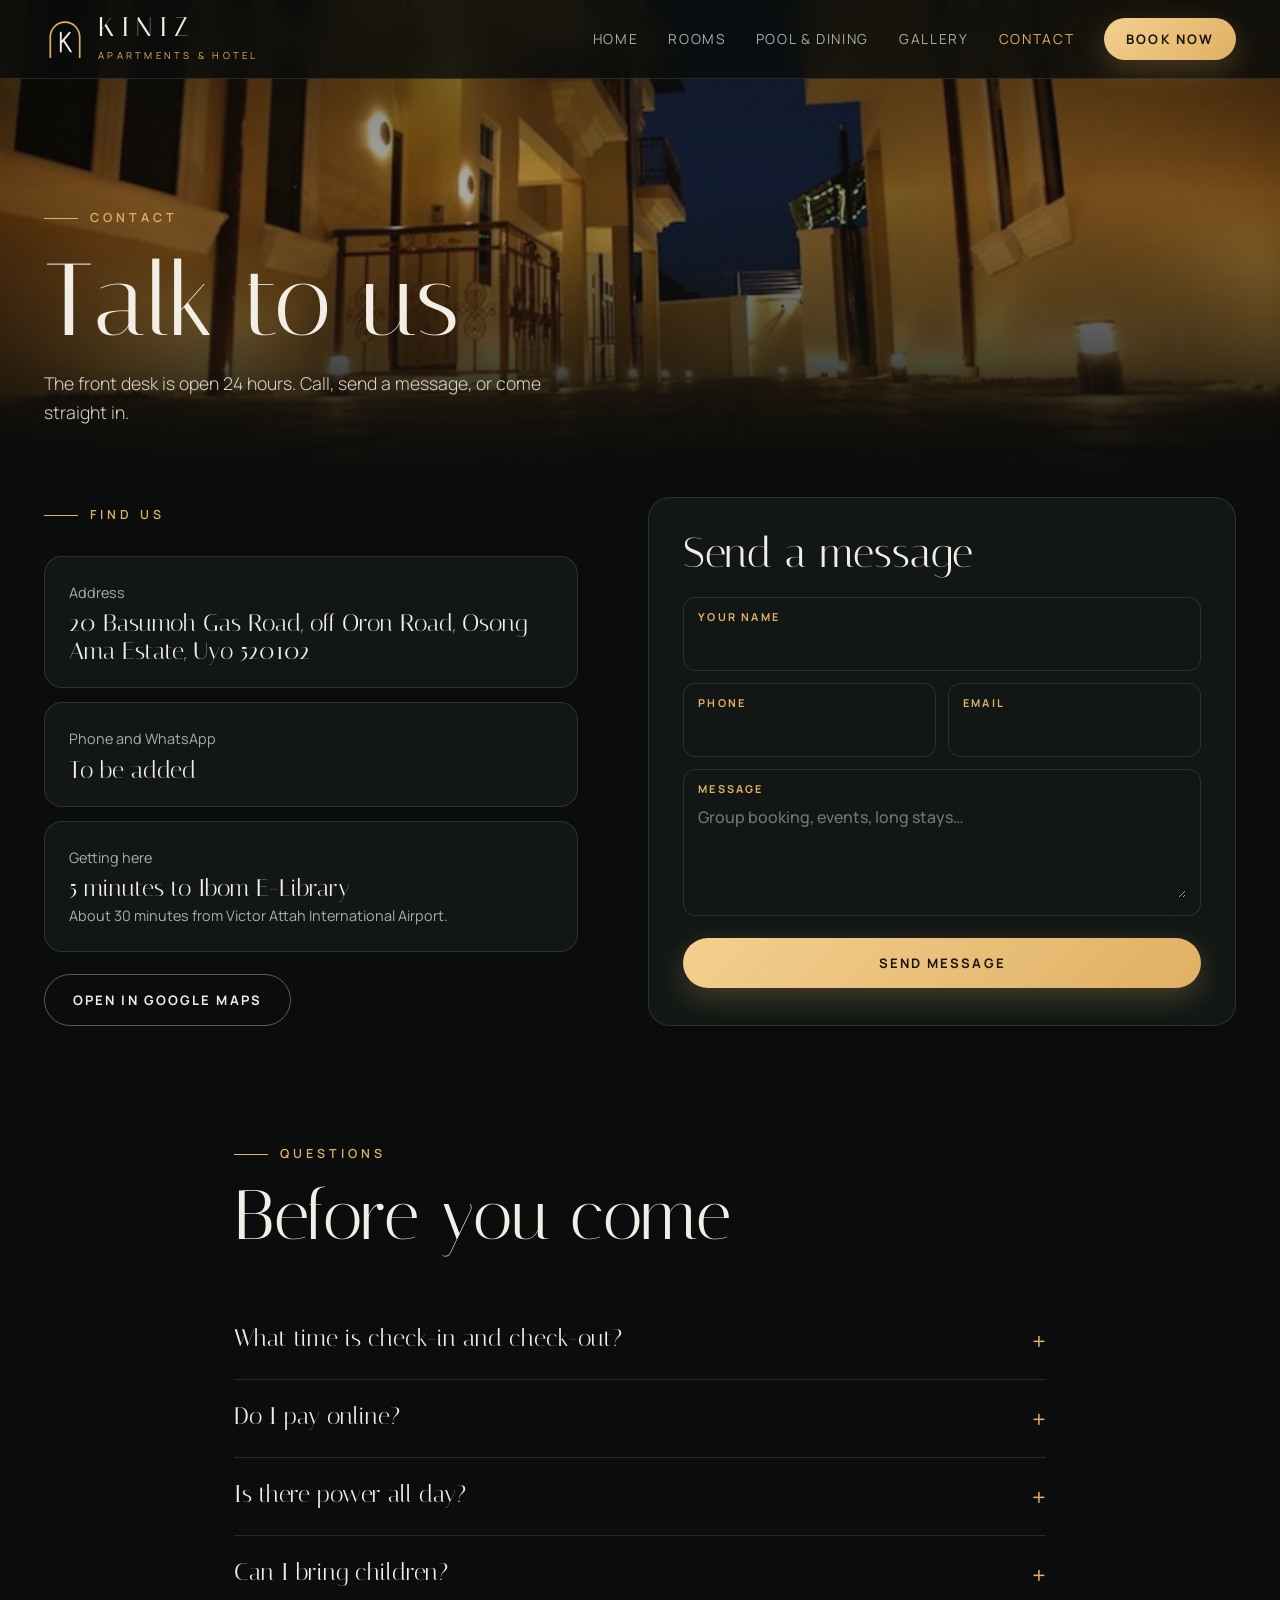
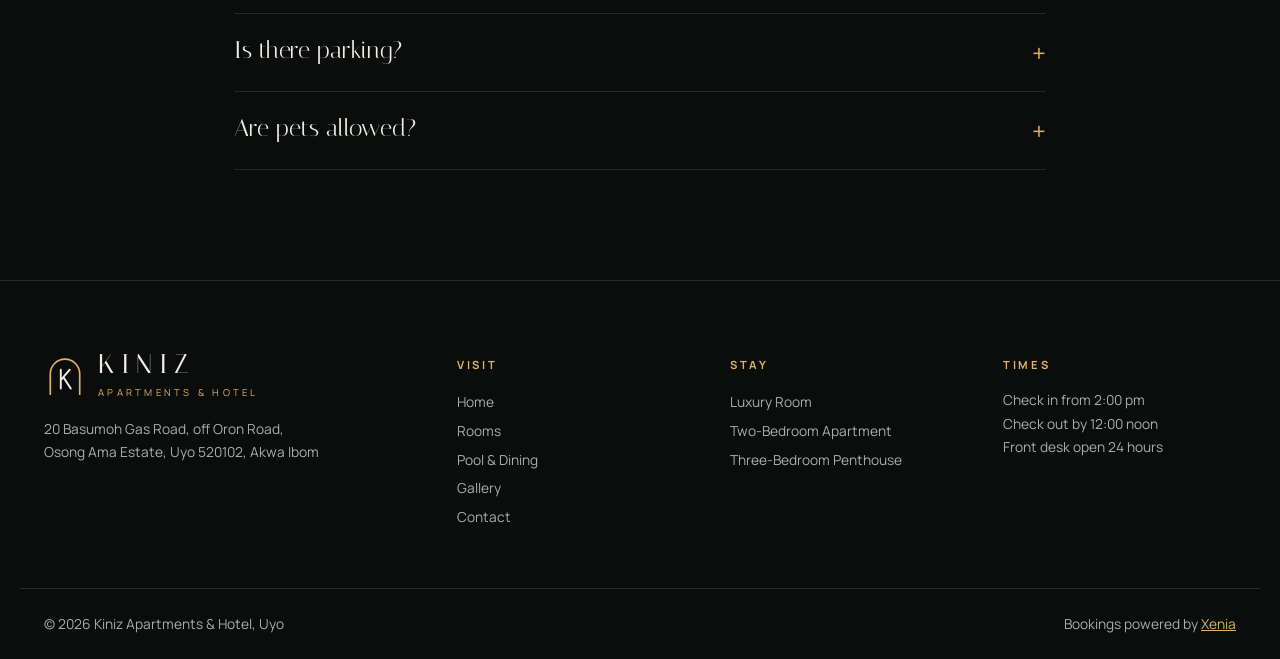
==== contact.html @ 3136773b "Kiniz Apartments & Hotel demo site Co-Authored-By: Claude Opus 5.5 (1M context) <noreply@anthropic.c" ====
<!doctype html>
<html lang="en">
<head>
<meta charset="utf-8">
<meta name="viewport" content="width=device-width, initial-scale=1, viewport-fit=cover">
<title>Contact · Kiniz Apartments &amp; Hotel, Uyo</title>
<meta name="description" content="Address, directions and contact for Kiniz Apartments & Hotel, Uyo.">
<meta name="robots" content="noindex">
<link rel="preconnect" href="https://fonts.googleapis.com">
<link rel="preconnect" href="https://fonts.gstatic.com" crossorigin>
<link rel="stylesheet" href="https://fonts.googleapis.com/css2?family=Italiana&family=Manrope:wght@300;400;500;600;700&display=swap">
<link rel="stylesheet" href="assets/site.css">
</head>
<body data-page="contact">
<main>
  <section class="phero" style="padding-bottom:50px">
    <div class="bg" style="background-image:url(images/walkway.jpg)"></div>
    <div class="wrap"><span class="kicker">Contact</span><h1>Talk to us</h1><p>The front desk is open 24 hours. Call, send a message, or come straight in.</p></div>
  </section>
  <section style="padding-top:20px">
    <div class="wrap contact">
      <div>
        <span class="kicker">Find us</span>
        <div class="cards">
          <div><span>Address</span><b>20 Basumoh Gas Road, off Oron Road, Osong Ama Estate, Uyo 520102</b></div>
          <div><span>Phone and WhatsApp</span><b>To be added</b></div>
          <div><span>Getting here</span><b>5 minutes to Ibom E-Library</b><span>About 30 minutes from Victor Attah International Airport.</span></div>
        </div>
        <a class="btn line" style="margin-top:22px" href="https://www.google.com/maps/search/?api=1&query=Kiniz+Apartments+%26+Hotel+Uyo" target="_blank" rel="noopener">Open in Google Maps</a>
      </div>
      <form class="cform" id="f-contact" novalidate>
        <h2>Send a message</h2>
        <div class="fld"><label for="cn">Your name</label><input id="cn" autocomplete="name"></div>
        <div class="two">
          <div class="fld"><label for="cp">Phone</label><input id="cp" type="tel" autocomplete="tel"></div>
          <div class="fld"><label for="ce">Email</label><input id="ce" type="email" autocomplete="email"></div>
        </div>
        <div class="fld"><label for="cm">Message</label><textarea id="cm" rows="4" placeholder="Group booking, events, long stays…"></textarea></div>
        <button class="btn" type="submit">Send message</button>
        <div id="m-contact"></div>
      </form>
    </div>
  </section>
  <section style="padding-top:0">
    <div class="wrap faq">
      <div class="head"><div><span class="kicker">Questions</span><h2>Before you come</h2></div></div>
      <details><summary>What time is check-in and check-out?</summary><p>Check in from 2:00 pm and check out by 12:00 noon. Ask the front desk for early check-in or late check-out.</p></details>
      <details><summary>Do I pay online?</summary><p>No. Book here and pay at the front desk when you arrive, by card, bank transfer or cash.</p></details>
      <details><summary>Is there power all day?</summary><p>Yes. Kiniz runs on its own power backup, so lights, air conditioning and Wi-Fi stay on.</p></details>
      <details><summary>Can I bring children?</summary><p>Yes. The apartments and penthouse are built for families. The main guest must be 18 or older.</p></details>
      <details><summary>Is there parking?</summary><p>Free, secure parking inside the gated compound.</p></details>
      <details><summary>Are pets allowed?</summary><p>Sorry, pets are not allowed.</p></details>
    </div>
  </section>
</main>
<script src="assets/site.js"></script>
</body>
</html>
---- assets/site.css ----
/* Night-lit luxury: the hotel's own photos are all taken after dark under warm lamps,
   so the site lives at night — ink-black ground, lamp-gold accent, full-bleed photography. */
:root{
  --night:#0a0d0c;
  --night-2:#121715;
  --night-3:#1a211e;
  --gold:#e0b064;       /* lamp light */
  --gold-2:#f3d08f;
  --pool:#4fc3cf;       /* lit pool water */
  --text:#f2eee6;
  --dim:#a9aea9;
  --line:rgba(242,238,230,.12);
  --glass:rgba(18,23,21,.62);
  --err:#ff8a7a;
  --ok:#7fd8a6;
  --display:"Italiana", "Didot", "Bodoni 72", Georgia, serif;
  --body:"Manrope", "Segoe UI", system-ui, sans-serif;
  color-scheme:dark;
}
*{box-sizing:border-box}
html{scroll-behavior:smooth}
body{margin:0;background:var(--night);color:var(--text);font:16px/1.65 var(--body);-webkit-font-smoothing:antialiased}
img{max-width:100%;display:block}
a{color:inherit}
:focus-visible{outline:2px solid var(--gold);outline-offset:3px}
.wrap{max-width:1240px;margin:0 auto;padding-inline:24px}
h1,h2,h3{font-family:var(--display);font-weight:400;margin:0;line-height:1.02;text-wrap:balance}
.kicker{display:inline-flex;align-items:center;gap:12px;color:var(--gold);font-size:.78rem;font-weight:600;letter-spacing:.32em;text-transform:uppercase}
.kicker::before{content:"";width:34px;height:1px;background:var(--gold)}

/* ── nav ── */
header{position:fixed;inset:0 0 auto;z-index:50;padding-top:env(safe-area-inset-top,0px);transition:background .35s, backdrop-filter .35s, border-color .35s;border-bottom:1px solid transparent}
header.solid{background:rgba(10,13,12,.82);backdrop-filter:blur(14px);-webkit-backdrop-filter:blur(14px);border-color:var(--line)}
.bar{display:flex;align-items:center;justify-content:space-between;gap:16px;height:78px}
.brand{display:flex;align-items:center;gap:12px;text-decoration:none}
.brand b{font:400 1.7rem/1 var(--display);letter-spacing:.24em}
.brand small{display:block;font-size:.6rem;letter-spacing:.34em;color:var(--gold);margin-top:5px}
@media (max-width:480px){.brand small{letter-spacing:.2em;font-size:.52rem}.brand b{font-size:1.4rem}}
nav{display:flex;align-items:center;gap:30px}
nav a{text-decoration:none;font-size:.86rem;letter-spacing:.12em;text-transform:uppercase;color:var(--dim);transition:color .2s}
nav a:hover{color:var(--text)}
.btn{display:inline-flex;align-items:center;justify-content:center;gap:10px;border:0;cursor:pointer;text-decoration:none;white-space:nowrap;
  font:700 .82rem var(--body);letter-spacing:.16em;text-transform:uppercase;padding:16px 28px;border-radius:999px;
  background:linear-gradient(135deg,var(--gold-2),var(--gold));color:#1b140a;box-shadow:0 10px 30px rgba(224,176,100,.25);transition:transform .2s, box-shadow .2s}
.btn:hover{transform:translateY(-2px);box-shadow:0 16px 40px rgba(224,176,100,.38)}
.btn:disabled{opacity:.45;transform:none;cursor:not-allowed}
.btn.line{background:transparent;color:var(--text);border:1px solid rgba(242,238,230,.35);box-shadow:none}
.btn.line:hover{border-color:var(--gold);color:var(--gold)}
nav .btn{padding:12px 22px}
@media (max-width:860px){nav a:not(.btn){display:none}}

/* ── hero ── */
.hero{position:relative;min-height:min(100svh,920px);display:flex;align-items:flex-end;overflow:hidden;isolation:isolate}
.hero .bg{position:absolute;inset:0;z-index:-2;background:#111 url(images/courtyard.jpg) center/cover;animation:drift 22s ease-in-out infinite alternate}
.hero::after{content:"";position:absolute;inset:0;z-index:-1;background:
  linear-gradient(180deg,rgba(10,13,12,.55) 0%,rgba(10,13,12,0) 30%,rgba(10,13,12,.2) 55%,var(--night) 100%),
  radial-gradient(60% 50% at 20% 70%,rgba(10,13,12,.6),transparent)}
@keyframes drift{from{transform:scale(1.04)}to{transform:scale(1.14) translate(-1.5%,-1%)}}
@media (prefers-reduced-motion:reduce){.hero .bg{animation:none}html{scroll-behavior:auto}}
.hero-in{width:100%;padding-block:150px 40px}
.hero h1{font-size:clamp(3.2rem,9.5vw,8.6rem);letter-spacing:-.01em;margin:20px 0 18px;max-width:11ch}
.hero h1 em{font-style:normal;color:var(--gold-2)}
.hero p{max-width:44ch;font-size:clamp(1rem,1.4vw,1.15rem);color:#d9d5cc;font-weight:300;margin:0}
.reveal{animation:rise .9s cubic-bezier(.2,.7,.2,1) both}
.reveal.d2{animation-delay:.12s}.reveal.d3{animation-delay:.24s}.reveal.d4{animation-delay:.36s}
@keyframes rise{from{opacity:.001;transform:translateY(24px)}to{opacity:1;transform:none}}
@media (prefers-reduced-motion:reduce){.reveal{animation:none}}

/* booking bar on the hero */
.search{margin-top:44px;display:grid;grid-template-columns:repeat(3,1fr) auto;align-items:end;gap:0;background:var(--glass);
  backdrop-filter:blur(18px) saturate(1.2);-webkit-backdrop-filter:blur(18px) saturate(1.2);border:1px solid var(--line);border-radius:22px;padding:10px;max-width:940px}
.search .f{padding:10px 18px;border-right:1px solid var(--line);min-width:0}
.search .f:nth-child(3){border-right:0}
.search .btn{height:100%;min-height:58px;border-radius:14px}
label{display:block;font-size:.68rem;font-weight:700;letter-spacing:.2em;text-transform:uppercase;color:var(--gold);margin-bottom:4px}
input,select,textarea{width:100%;font:500 1rem var(--body);color:var(--text);background:transparent;border:0;padding:4px 0;outline:none}
select option{background:var(--night-2)}
input::-webkit-calendar-picker-indicator{filter:invert(.85) sepia(.4)}
.hint{margin-top:12px;font-size:.85rem;color:var(--dim)}
.hint .err{color:var(--err)}
@media (max-width:760px){.search{grid-template-columns:1fr 1fr;border-radius:18px}.search .f:nth-child(2){border-right:0}.search .f:nth-child(3){grid-column:1/-1;border-top:1px solid var(--line)}.search .btn{grid-column:1/-1;margin-top:6px}}

/* ── marquee strip ── */
.strip{border-block:1px solid var(--line);overflow:hidden;background:var(--night)}
.strip-in{display:flex;gap:56px;padding-block:20px;width:max-content;animation:slide 38s linear infinite;color:var(--dim);font:400 1.25rem var(--display);letter-spacing:.08em}
.strip-in span::before{content:"✦";color:var(--gold);margin-right:56px;font-size:.8rem;vertical-align:middle}
@keyframes slide{to{transform:translateX(-50%)}}
@media (prefers-reduced-motion:reduce){.strip-in{animation:none}}

section{padding-block:110px}
.head{display:flex;justify-content:space-between;align-items:end;gap:30px;flex-wrap:wrap;margin-bottom:50px}
.head h2{font-size:clamp(2.6rem,5.5vw,4.6rem);margin-top:16px}
.head p{max-width:42ch;color:var(--dim);margin:0}

/* ── story + numbers ── */
.story{display:grid;grid-template-columns:1.05fr 1fr;gap:70px;align-items:center}
.story h2{font-size:clamp(2.4rem,4.6vw,3.9rem);margin:18px 0 24px}
.story p{color:var(--dim);max-width:52ch}
.nums{display:grid;grid-template-columns:repeat(3,1fr);gap:20px;margin-top:40px;border-top:1px solid var(--line);padding-top:28px}
.nums b{display:block;font:400 2.8rem/1 var(--display);color:var(--gold-2)}
.nums span{font-size:.82rem;color:var(--dim);letter-spacing:.06em}
.stack{position:relative;aspect-ratio:4/5;max-width:100%}
.stack img{position:absolute;object-fit:cover;border-radius:18px;box-shadow:0 40px 80px rgba(0,0,0,.6)}
.stack .a{inset:0 18% 16% 0;width:82%;height:84%}
.stack .b{right:0;bottom:0;width:56%;height:52%;border:6px solid var(--night)}
@media (max-width:900px){.story{grid-template-columns:1fr;gap:50px}}

/* ── rooms ── */
.rooms{background:var(--night-2)}
.room{display:grid;grid-template-columns:1fr auto;gap:30px;align-items:center;padding:34px 0;border-top:1px solid var(--line);transition:padding .3s}
.room:last-child{border-bottom:1px solid var(--line)}
.room:hover{padding-inline:14px}
.room .no{font:400 1.1rem var(--display);color:var(--gold)}
.room h3{font-size:clamp(1.9rem,3.4vw,2.9rem)}
.room ul{display:flex;flex-wrap:wrap;gap:6px 22px;margin:12px 0 0;padding:0;list-style:none;color:var(--dim);font-size:.92rem}
.room li::before{content:"";display:inline-block;width:5px;height:5px;border-radius:50%;background:var(--pool);margin-right:9px;vertical-align:middle}
.room .price{text-align:right}
.room .price b{display:block;font:400 2.3rem/1 var(--display);font-variant-numeric:tabular-nums}
.room .price small{color:var(--dim);font-size:.8rem;letter-spacing:.08em}
.room .price .btn{margin-top:16px}
@media (max-width:760px){.room{grid-template-columns:1fr;gap:12px}.room .price{text-align:left}.room:hover{padding-inline:0}}

/* ── pool feature ── */
.feature{position:relative;min-height:640px;display:flex;align-items:center;overflow:hidden;isolation:isolate}
.feature .bg{position:absolute;inset:0;z-index:-2;background:#111 url(images/pool.jpg) center/cover}
.feature::after{content:"";position:absolute;inset:0;z-index:-1;background:linear-gradient(90deg,rgba(10,13,12,.92) 0%,rgba(10,13,12,.55) 45%,rgba(10,13,12,.1) 100%)}
.feature h2{font-size:clamp(2.8rem,6vw,5.4rem);margin:18px 0 22px;max-width:9ch}
.feature p{max-width:40ch;color:#d4d0c7}

/* ── amenities ── */
.amen{display:grid;grid-template-columns:repeat(4,1fr);gap:1px;background:var(--line);border:1px solid var(--line);border-radius:20px;overflow:hidden}
.amen div{background:var(--night);padding:34px 28px;transition:background .25s}
.amen div:hover{background:var(--night-3)}
.amen svg{width:30px;height:30px;stroke:var(--gold);fill:none;stroke-width:1.4;margin-bottom:22px}
.amen b{display:block;font-weight:600;margin-bottom:6px}
.amen span{color:var(--dim);font-size:.9rem}
@media (max-width:900px){.amen{grid-template-columns:1fr 1fr}}
@media (max-width:480px){.amen{grid-template-columns:1fr}}

/* ── gallery ── */
.gallery{display:grid;grid-template-columns:2fr 1fr 1fr;grid-template-rows:280px 280px;gap:14px}
.gallery figure{margin:0;position:relative;overflow:hidden;border-radius:16px;min-width:0}
.gallery figure:first-child{grid-row:span 2}
.gallery figure:last-child{grid-column:span 2}
.gallery img{width:100%;height:100%;object-fit:cover;transition:transform .8s cubic-bezier(.2,.7,.2,1)}
.gallery figure:hover img{transform:scale(1.06)}
.gallery figcaption{position:absolute;left:18px;bottom:14px;font-size:.78rem;letter-spacing:.18em;text-transform:uppercase;color:#fff;text-shadow:0 2px 12px rgba(0,0,0,.8)}
@media (max-width:760px){.gallery{grid-template-columns:1fr 1fr;grid-template-rows:220px 160px 160px}.gallery figure:first-child{grid-column:span 2;grid-row:auto}.gallery figure:last-child{grid-column:span 2}}

/* ── location ── */
.loc{display:grid;grid-template-columns:1fr 1fr;gap:60px;align-items:start}
.loc address{font-style:normal;font:400 clamp(1.7rem,3vw,2.4rem)/1.25 var(--display);margin:22px 0 30px}
.loc dl{display:grid;grid-template-columns:auto 1fr;gap:16px 30px;margin:0;padding:30px;border:1px solid var(--line);border-radius:20px;background:var(--night-2)}
.loc dt{color:var(--gold);font-size:.72rem;font-weight:700;letter-spacing:.2em;text-transform:uppercase;padding-top:3px}
.loc dd{margin:0;color:var(--text)}
@media (max-width:900px){.loc{grid-template-columns:1fr}}

/* ── final CTA + footer ── */
.cta{position:relative;text-align:center;padding-block:130px;overflow:hidden;isolation:isolate}
.cta .bg{position:absolute;inset:0;z-index:-2;background:#111 url(images/walkway.jpg) center/cover}
.cta::after{content:"";position:absolute;inset:0;z-index:-1;background:rgba(10,13,12,.72)}
.cta h2{font-size:clamp(2.8rem,7vw,6rem);margin:18px auto 30px;max-width:14ch}
footer{border-top:1px solid var(--line);padding-block:34px;color:var(--dim);font-size:.86rem}
footer .bar{height:auto;flex-wrap:wrap}
footer a{color:var(--gold)}

/* ── booking drawer ── */
.scrim{position:fixed;inset:0;z-index:80;background:rgba(0,0,0,.6);backdrop-filter:blur(4px);opacity:0;pointer-events:none;transition:opacity .3s}
.scrim.on{opacity:1;pointer-events:auto}
.drawer{position:fixed;z-index:90;top:0;right:0;bottom:0;width:min(480px,100%);background:var(--night-2);border-left:1px solid var(--line);
  transform:translateX(102%);transition:transform .45s cubic-bezier(.2,.7,.2,1);display:flex;flex-direction:column;padding:calc(env(safe-area-inset-top,0px) + 26px) 30px calc(env(safe-area-inset-bottom,0px) + 26px);overflow-y:auto}
.drawer.on{transform:none}
.dtop{display:flex;justify-content:space-between;align-items:center;margin-bottom:22px}
.x{background:none;border:1px solid var(--line);color:var(--text);width:40px;height:40px;border-radius:50%;cursor:pointer;font-size:1.2rem}
.x:hover{border-color:var(--gold);color:var(--gold)}
.steps{display:flex;gap:6px;margin-bottom:26px}
.steps i{flex:1;height:2px;background:var(--line);border-radius:2px;transition:background .3s}
.steps i.on{background:var(--gold)}
.drawer h3{font-size:2.3rem}
.drawer .sub{color:var(--dim);font-size:.92rem;margin:6px 0 22px}
.opt{display:grid;grid-template-columns:1fr auto;gap:4px 14px;padding:18px;border:1px solid var(--line);border-radius:14px;margin-bottom:12px;cursor:pointer;transition:border-color .2s, background .2s}
.opt:hover{border-color:rgba(224,176,100,.5)}
.opt.sel{border-color:var(--gold);background:rgba(224,176,100,.07)}
.opt.off{opacity:.4;cursor:not-allowed}
.opt b{font-weight:600}
.opt .p{text-align:right;font-weight:700;font-variant-numeric:tabular-nums;color:var(--gold-2)}
.opt small{color:var(--dim);font-size:.82rem}
.fld{border:1px solid var(--line);border-radius:12px;padding:10px 14px;margin-bottom:12px;transition:border-color .2s}
.fld:focus-within{border-color:var(--gold)}
.two{display:grid;grid-template-columns:1fr 1fr;gap:12px}
.sum{border-top:1px solid var(--line);margin-top:10px;padding-top:16px;font-size:.95rem}
.sum div{display:flex;justify-content:space-between;gap:12px;font-variant-numeric:tabular-nums;color:var(--dim);margin-bottom:6px}
.sum .tot{color:var(--text);font-weight:700;font-size:1.15rem}
.drawer .btn{width:100%;margin-top:18px}
.msg{border-radius:12px;padding:12px 14px;font-size:.9rem;margin-top:14px;border:1px solid}
.msg.err{color:var(--err);border-color:rgba(255,138,122,.35);background:rgba(255,138,122,.07)}
.msg.ok{color:var(--ok);border-color:rgba(127,216,166,.35);background:rgba(127,216,166,.07)}
.link{background:none;border:0;color:var(--gold);font:600 .82rem var(--body);letter-spacing:.12em;text-transform:uppercase;cursor:pointer;padding:0;margin-top:18px}
.code{font:400 3rem/1 var(--display);letter-spacing:.06em;color:var(--gold-2);margin:12px 0 22px}
.tick{width:64px;height:64px;border-radius:50%;border:1px solid var(--gold);display:grid;place-items:center;margin-bottom:22px}
.tick svg{width:28px;height:28px;stroke:var(--gold);fill:none;stroke-width:2}
.note{font-size:.82rem;color:var(--dim);margin-top:14px}

/* ── shared chrome for all pages ── */
nav a[aria-current="page"]{color:var(--gold)}
.menu{display:none;background:none;border:1px solid var(--line);border-radius:50%;width:44px;height:44px;cursor:pointer;position:relative}
.menu i{position:absolute;left:13px;right:13px;height:1.5px;background:var(--text);transition:transform .3s}
.menu i:first-child{top:17px}.menu i:last-child{top:25px}
header.open .menu i:first-child{transform:translateY(4px) rotate(45deg)}
header.open .menu i:last-child{transform:translateY(-4px) rotate(-45deg)}
.sheet{position:fixed;inset:0;z-index:45;background:rgba(10,13,12,.97);display:flex;flex-direction:column;justify-content:center;gap:8px;padding-inline:28px;opacity:0;pointer-events:none;transition:opacity .3s}
.sheet.on{opacity:1;pointer-events:auto}
.sheet a{font:400 2.6rem/1.3 var(--display);text-decoration:none}
.sheet a[aria-current="page"]{color:var(--gold)}
header.open{background:transparent;border-color:transparent;backdrop-filter:none}
@media (max-width:860px){.menu{display:block}}
footer{padding-block:70px 0}
.foot{display:grid;grid-template-columns:1.6fr 1fr 1fr 1fr;gap:40px}
.foot p{margin:16px 0 0;line-height:1.7}
.foot h4{font:700 .7rem var(--body);letter-spacing:.24em;text-transform:uppercase;color:var(--gold);margin:6px 0 16px}
.foot a:not(.brand){display:block;color:var(--dim);text-decoration:none;padding:3px 0}
.foot a:not(.brand):hover{color:var(--text)}
.foot .brand{color:var(--text)}
.fine{display:flex;justify-content:space-between;gap:16px;flex-wrap:wrap;border-top:1px solid var(--line);margin-top:56px;padding-block:24px}
@media (max-width:860px){.foot{grid-template-columns:1fr 1fr}.foot>div:first-child{grid-column:1/-1}}
.room h3 a{text-decoration:none}
.room h3 a:hover{color:var(--gold-2)}

/* ── inner page hero ── */
.phero{position:relative;padding-block:200px 90px;overflow:hidden;isolation:isolate}
.phero .bg{position:absolute;inset:0;z-index:-2;background:#111 center/cover;animation:drift 22s ease-in-out infinite alternate}
.phero::after{content:"";position:absolute;inset:0;z-index:-1;background:linear-gradient(180deg,rgba(10,13,12,.6),rgba(10,13,12,.35) 40%,var(--night))}
.phero h1{font-size:clamp(3rem,8vw,7rem);margin:20px 0 16px}
.phero p{max-width:50ch;color:#d9d5cc;font-weight:300;font-size:1.1rem;margin:0}
@media (prefers-reduced-motion:reduce){.phero .bg{animation:none}}

/* ── rooms page ── */
.rd{display:grid;grid-template-columns:1.1fr 1fr;gap:70px;align-items:center;padding-block:70px;border-top:1px solid var(--line);scroll-margin-top:90px}
.rd.flip .rd-img{order:2}
.rd-img{position:relative;border-radius:22px;overflow:hidden;aspect-ratio:5/4;max-width:100%}
.rd-img img{width:100%;height:100%;object-fit:cover;transition:transform 1s}
.rd:hover .rd-img img{transform:scale(1.04)}
.tag{position:absolute;left:16px;bottom:16px;background:var(--glass);backdrop-filter:blur(10px);-webkit-backdrop-filter:blur(10px);border:1px solid var(--line);border-radius:999px;padding:6px 14px;font-size:.74rem;color:var(--dim)}
.rd-txt h2{font-size:clamp(2.4rem,4.4vw,3.8rem);margin:14px 0 16px}
.rd-txt p{color:var(--dim);max-width:48ch}
.specs{display:grid;grid-template-columns:repeat(3,1fr);gap:16px;margin:26px 0;padding:20px 0;border-block:1px solid var(--line)}
.specs dt{font-size:.68rem;font-weight:700;letter-spacing:.2em;text-transform:uppercase;color:var(--gold)}
.specs dd{margin:4px 0 0}
.has{display:grid;grid-template-columns:1fr 1fr;gap:8px 20px;padding:0;margin:0;list-style:none;color:var(--dim);font-size:.93rem}
.has li::before{content:"";display:inline-block;width:5px;height:5px;border-radius:50%;background:var(--pool);margin-right:10px;vertical-align:middle}
.rd-buy{display:flex;align-items:center;justify-content:space-between;gap:20px;margin-top:32px;flex-wrap:wrap}
.rd-buy b{display:block;font:400 2.4rem/1 var(--display);font-variant-numeric:tabular-nums}
.rd-buy small{color:var(--dim);font-size:.76rem;letter-spacing:.1em}
@media (max-width:900px){.rd{grid-template-columns:1fr;gap:34px}.rd.flip .rd-img{order:0}}

/* ── dining page ── */
.split{display:grid;grid-template-columns:1fr 1fr;gap:70px;align-items:center}
.split.flip>:first-child{order:2}
.split img{border-radius:22px;width:100%;aspect-ratio:4/3;object-fit:cover}
.split h2{font-size:clamp(2.4rem,4.6vw,4rem);margin:16px 0 20px}
.split p{color:var(--dim);max-width:50ch}
.hours{display:grid;grid-template-columns:auto 1fr;gap:10px 28px;margin:26px 0 0;padding:22px 0 0;border-top:1px solid var(--line)}
.hours dt{color:var(--gold);font-size:.7rem;font-weight:700;letter-spacing:.2em;text-transform:uppercase;padding-top:3px}
.hours dd{margin:0}
.menu-list{display:grid;grid-template-columns:1fr 1fr;gap:0 60px}
.dish{display:flex;align-items:baseline;gap:12px;padding:18px 0;border-bottom:1px solid var(--line)}
.dish b{font-weight:500}
.dish small{display:block;color:var(--dim);font-size:.85rem}
.dish span.dots{flex:1;border-bottom:1px dotted rgba(242,238,230,.25);transform:translateY(-4px)}
.dish em{font-style:normal;color:var(--gold-2);font-variant-numeric:tabular-nums}
@media (max-width:900px){.split{grid-template-columns:1fr;gap:34px}.split.flip>:first-child{order:0}.menu-list{grid-template-columns:1fr}}

/* ── gallery page ── */
.masonry{columns:3 320px;column-gap:16px}
.masonry figure{margin:0 0 16px;break-inside:avoid;position:relative;border-radius:16px;overflow:hidden;cursor:zoom-in}
.masonry img{width:100%;transition:transform .8s cubic-bezier(.2,.7,.2,1)}
.masonry figure:hover img{transform:scale(1.05)}
.masonry figcaption{position:absolute;left:16px;bottom:12px;font-size:.74rem;letter-spacing:.18em;text-transform:uppercase;text-shadow:0 2px 12px rgba(0,0,0,.9)}
.lb{position:fixed;inset:0;z-index:100;background:rgba(5,7,6,.94);display:grid;place-items:center;padding:24px;cursor:zoom-out;animation:fade .25s}
.lb img{max-height:88vh;border-radius:12px}
.lb .x{position:absolute;top:calc(env(safe-area-inset-top,0px) + 20px);right:20px}
@keyframes fade{from{opacity:0}}

/* ── contact page ── */
.contact{display:grid;grid-template-columns:1fr 1.1fr;gap:70px}
.cards{display:grid;gap:14px;margin-top:30px}
.cards div{border:1px solid var(--line);border-radius:18px;padding:22px 24px;background:var(--night-2)}
.cards b{display:block;font:400 1.5rem var(--display);margin-top:4px}
.cards span{color:var(--dim);font-size:.9rem}
.cform{border:1px solid var(--line);border-radius:22px;padding:34px;background:var(--night-2)}
.cform h2{font-size:2.6rem;margin-bottom:22px}
.cform .btn{width:100%;margin-top:10px}
.faq{max-width:860px}
.faq details{border-bottom:1px solid var(--line);padding:22px 0}
.faq summary{cursor:pointer;list-style:none;display:flex;justify-content:space-between;gap:20px;font:400 1.5rem var(--display)}
.faq summary::after{content:"+";color:var(--gold);font-family:var(--body);transition:transform .3s}
.faq details[open] summary::after{transform:rotate(45deg)}
.faq p{color:var(--dim);margin:14px 0 0;max-width:62ch}
@media (max-width:900px){.contact{grid-template-columns:1fr;gap:40px}}
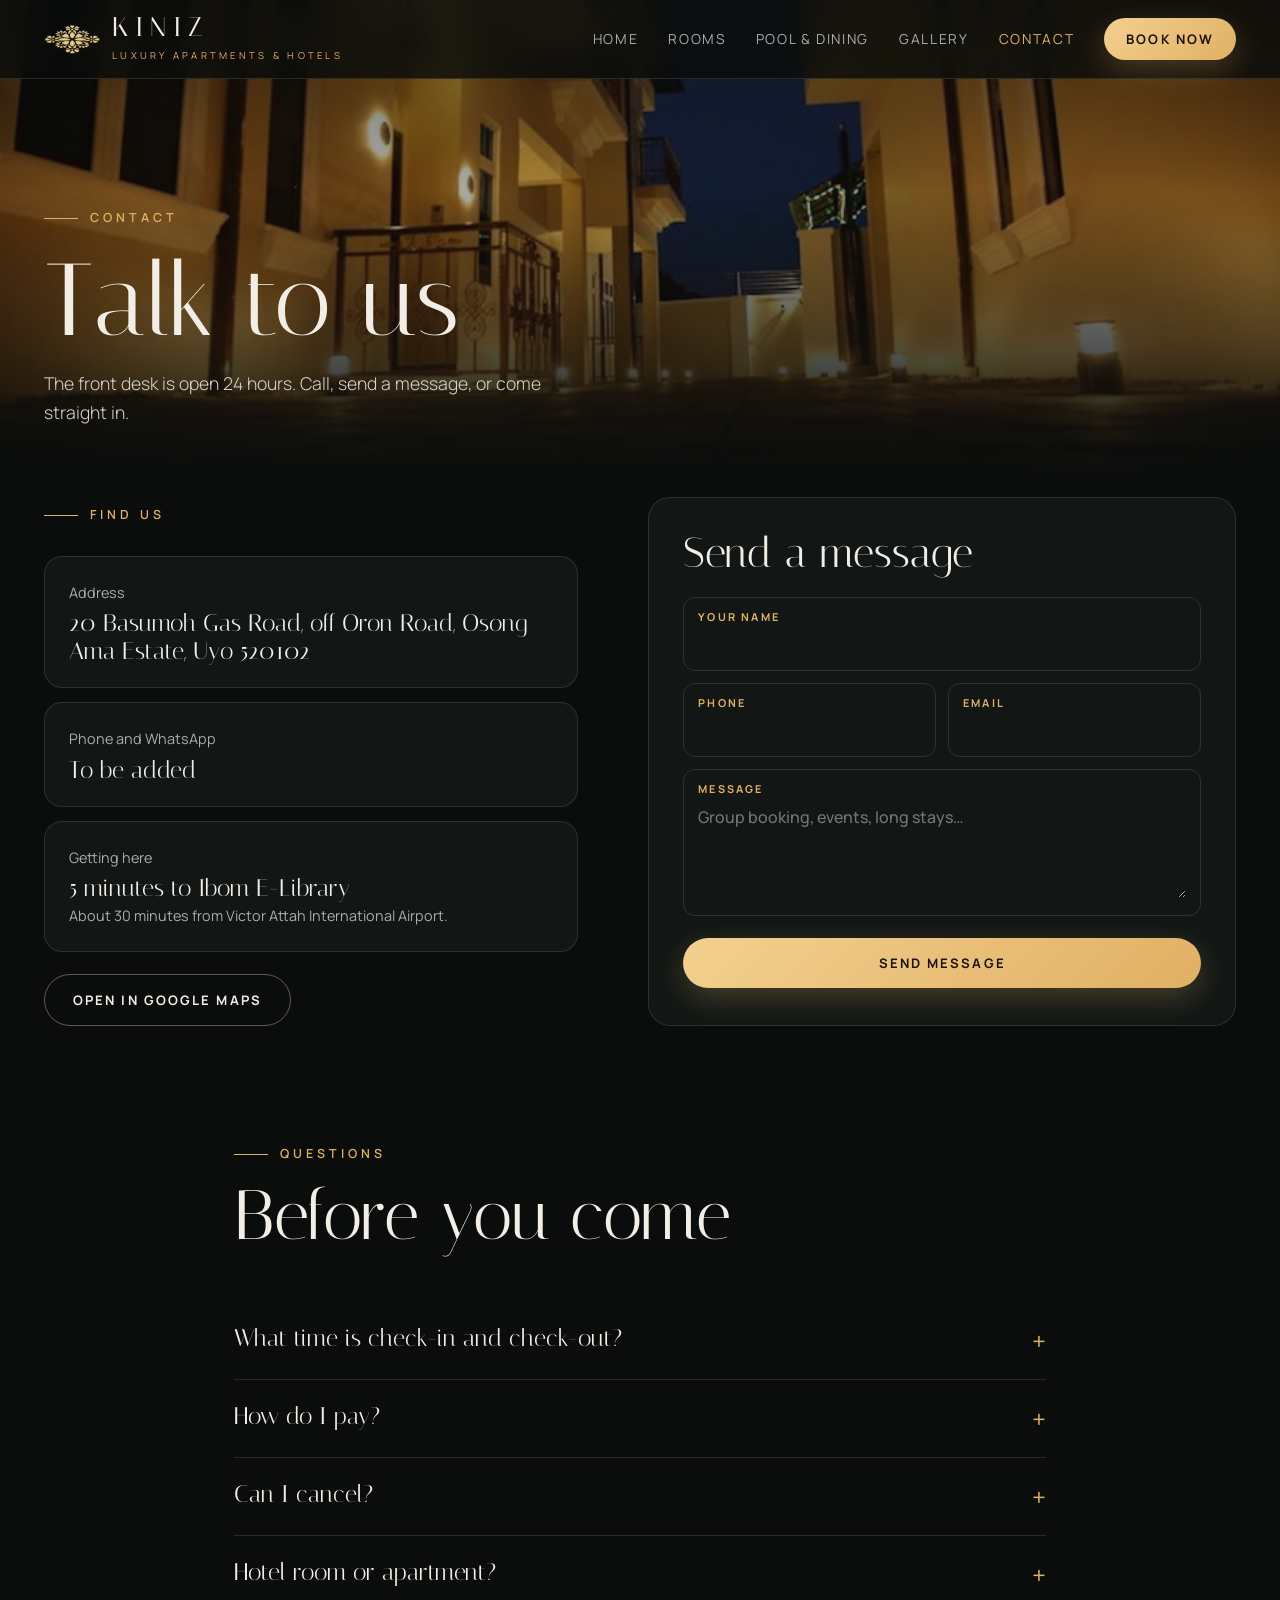
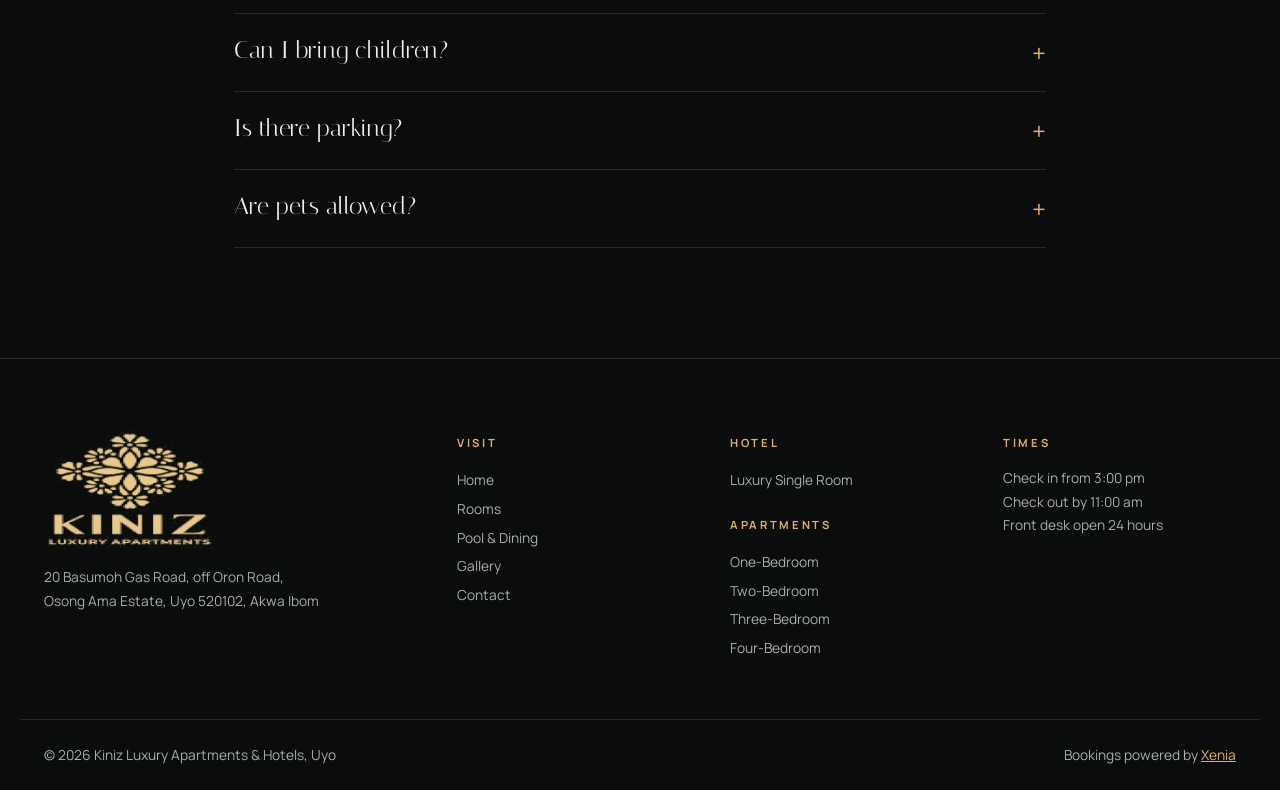
==== commit dcb27ffa: "Show hotel rooms and serviced apartments as two stays; real Kiniz logo, photos and rates Co-Authored" ====
--- a/contact.html
+++ b/contact.html
@@ -3,7 +3,7 @@
 <head>
 <meta charset="utf-8">
 <meta name="viewport" content="width=device-width, initial-scale=1, viewport-fit=cover">
-<title>Contact · Kiniz Apartments &amp; Hotel, Uyo</title>
+<title>Contact · Kiniz Luxury Apartments &amp; Hotels, Uyo</title>
 <meta name="description" content="Address, directions and contact for Kiniz Apartments & Hotel, Uyo.">
 <meta name="robots" content="noindex">
 <link rel="preconnect" href="https://fonts.googleapis.com">
@@ -44,10 +44,11 @@
   <section style="padding-top:0">
     <div class="wrap faq">
       <div class="head"><div><span class="kicker">Questions</span><h2>Before you come</h2></div></div>
-      <details><summary>What time is check-in and check-out?</summary><p>Check in from 2:00 pm and check out by 12:00 noon. Ask the front desk for early check-in or late check-out.</p></details>
-      <details><summary>Do I pay online?</summary><p>No. Book here and pay at the front desk when you arrive, by card, bank transfer or cash.</p></details>
-      <details><summary>Is there power all day?</summary><p>Yes. Kiniz runs on its own power backup, so lights, air conditioning and Wi-Fi stay on.</p></details>
-      <details><summary>Can I bring children?</summary><p>Yes. The apartments and penthouse are built for families. The main guest must be 18 or older.</p></details>
+      <details><summary>What time is check-in and check-out?</summary><p>Check in from 3:00 pm and check out by 11:00 am. Early check-in and late check-out depend on availability and may cost extra.</p></details>
+      <details><summary>How do I pay?</summary><p>A 50% deposit secures your booking. Pay the rest at check-in by card, bank transfer or cash.</p></details>
+      <details><summary>Can I cancel?</summary><p>Free up to 48 hours before arrival. After that, or if you do not arrive, the first night is charged.</p></details>
+      <details><summary>Hotel room or apartment?</summary><p>Hotel rooms are private rooms, cleaned daily, with no kitchen. Apartments are whole homes with a kitchen and living room, one to four bedrooms. Both share the pool, bar and front desk.</p></details>
+            <details><summary>Can I bring children?</summary><p>Yes. The apartments and penthouse are built for families. The main guest must be 18 or older.</p></details>
       <details><summary>Is there parking?</summary><p>Free, secure parking inside the gated compound.</p></details>
       <details><summary>Are pets allowed?</summary><p>Sorry, pets are not allowed.</p></details>
     </div>
--- a/assets/site.css
+++ b/assets/site.css
@@ -51,7 +51,7 @@
 
 /* ── hero ── */
 .hero{position:relative;min-height:min(100svh,920px);display:flex;align-items:flex-end;overflow:hidden;isolation:isolate}
-.hero .bg{position:absolute;inset:0;z-index:-2;background:#111 url(images/courtyard.jpg) center/cover;animation:drift 22s ease-in-out infinite alternate}
+.hero .bg{position:absolute;inset:0;z-index:-2;background:#111 url(../images/courtyard.jpg) center/cover;animation:drift 22s ease-in-out infinite alternate}
 .hero::after{content:"";position:absolute;inset:0;z-index:-1;background:
   linear-gradient(180deg,rgba(10,13,12,.55) 0%,rgba(10,13,12,0) 30%,rgba(10,13,12,.2) 55%,var(--night) 100%),
   radial-gradient(60% 50% at 20% 70%,rgba(10,13,12,.6),transparent)}
@@ -122,7 +122,7 @@
 
 /* ── pool feature ── */
 .feature{position:relative;min-height:640px;display:flex;align-items:center;overflow:hidden;isolation:isolate}
-.feature .bg{position:absolute;inset:0;z-index:-2;background:#111 url(images/pool.jpg) center/cover}
+.feature .bg{position:absolute;inset:0;z-index:-2;background:#111 url(../images/pool.jpg) center/cover}
 .feature::after{content:"";position:absolute;inset:0;z-index:-1;background:linear-gradient(90deg,rgba(10,13,12,.92) 0%,rgba(10,13,12,.55) 45%,rgba(10,13,12,.1) 100%)}
 .feature h2{font-size:clamp(2.8rem,6vw,5.4rem);margin:18px 0 22px;max-width:9ch}
 .feature p{max-width:40ch;color:#d4d0c7}
@@ -157,7 +157,7 @@
 
 /* ── final CTA + footer ── */
 .cta{position:relative;text-align:center;padding-block:130px;overflow:hidden;isolation:isolate}
-.cta .bg{position:absolute;inset:0;z-index:-2;background:#111 url(images/walkway.jpg) center/cover}
+.cta .bg{position:absolute;inset:0;z-index:-2;background:#111 url(../images/walkway.jpg) center/cover}
 .cta::after{content:"";position:absolute;inset:0;z-index:-1;background:rgba(10,13,12,.72)}
 .cta h2{font-size:clamp(2.8rem,7vw,6rem);margin:18px auto 30px;max-width:14ch}
 footer{border-top:1px solid var(--line);padding-block:34px;color:var(--dim);font-size:.86rem}
@@ -297,3 +297,45 @@
 .faq details[open] summary::after{transform:rotate(45deg)}
 .faq p{color:var(--dim);margin:14px 0 0;max-width:62ch}
 @media (max-width:900px){.contact{grid-template-columns:1fr;gap:40px}}
+
+/* ── brand marks ── */
+.brand .mark{width:56px;height:auto}
+.flogo{width:170px;height:auto}
+/* ── hotel vs apartments ── */
+.doors{display:grid;grid-template-columns:1fr 1fr;gap:20px}
+.door{position:relative;min-height:560px;border-radius:24px;overflow:hidden;display:flex;align-items:flex-end;isolation:isolate;text-decoration:none}
+.door img{position:absolute;inset:0;width:100%;height:100%;object-fit:cover;z-index:-2;transition:transform 1.2s cubic-bezier(.2,.7,.2,1)}
+.door:hover img{transform:scale(1.06)}
+.door::after{content:"";position:absolute;inset:0;z-index:-1;background:linear-gradient(180deg,rgba(10,13,12,.1) 30%,rgba(10,13,12,.94))}
+.door .in{padding:34px;width:100%}
+.door h3{font-size:clamp(2.4rem,4.2vw,3.6rem);margin:14px 0 10px}
+.door p{color:#d4d0c7;max-width:40ch;margin:0}
+.door .facts{display:grid;grid-template-columns:repeat(3,1fr);gap:12px;margin:24px 0 0;padding:18px 0 0;border-top:1px solid var(--line)}
+.door .facts b{display:block;font:400 1.6rem/1.1 var(--display);color:var(--gold-2)}
+.door .facts span{font-size:.76rem;color:var(--dim);letter-spacing:.06em}
+@media (max-width:860px){.doors{grid-template-columns:1fr}.door{min-height:480px}}
+.pill{display:inline-block;border-radius:999px;padding:4px 12px;font-size:.7rem;font-weight:700;letter-spacing:.14em;text-transform:uppercase;border:1px solid}
+.pill.hotel{color:var(--pool);border-color:rgba(79,195,207,.45);background:rgba(79,195,207,.08)}
+.pill.apartment{color:var(--gold);border-color:rgba(224,176,100,.45);background:rgba(224,176,100,.08)}
+.pill.on-img{position:absolute;left:16px;top:16px;background:rgba(10,13,12,.7);backdrop-filter:blur(8px);-webkit-backdrop-filter:blur(8px)}
+.tablewrap{overflow-x:auto;margin-top:10px;border:1px solid var(--line);border-radius:20px}
+.tablewrap table{width:100%;border-collapse:collapse;min-width:820px;font-size:.95rem}
+.tablewrap th{text-align:left;font-size:.68rem;font-weight:700;letter-spacing:.2em;text-transform:uppercase;color:var(--gold);padding:18px 20px;border-bottom:1px solid var(--line)}
+.tablewrap td{padding:16px 20px;border-bottom:1px solid var(--line);vertical-align:middle}
+.tablewrap tr:last-child td{border-bottom:0}
+.tablewrap tbody tr:hover{background:var(--night-3)}
+.tablewrap .n{text-align:right;font-variant-numeric:tabular-nums}
+.tablewrap td a{text-decoration:none;font-weight:600}
+.tablewrap td a:hover{color:var(--gold-2)}
+.meter{width:110px;height:6px;border-radius:3px;background:var(--line);overflow:hidden;margin-bottom:4px}
+.meter i{display:block;height:100%;border-radius:3px;background:var(--gold)}
+tr.hotel .meter i{background:var(--pool)}
+.tablewrap small{color:var(--dim);font-variant-numeric:tabular-nums}
+.btn.sm{padding:9px 16px;font-size:.7rem}
+.grp{font-size:.68rem;font-weight:700;letter-spacing:.22em;text-transform:uppercase;color:var(--gold);margin:18px 0 10px}
+.grp:first-child{margin-top:0}
+.sect-head{display:flex;align-items:end;justify-content:space-between;gap:20px;flex-wrap:wrap;padding-block:60px 10px}
+.sect-head h2{font-size:clamp(2.6rem,5vw,4.4rem);margin-top:14px}
+.sect-head p{max-width:46ch;color:var(--dim);margin:0}
+.pill{white-space:nowrap}
+@media (max-width:480px){.brand small{display:none}.brand .mark{width:46px}nav .btn{padding:10px 16px;font-size:.72rem}nav{gap:12px}}
